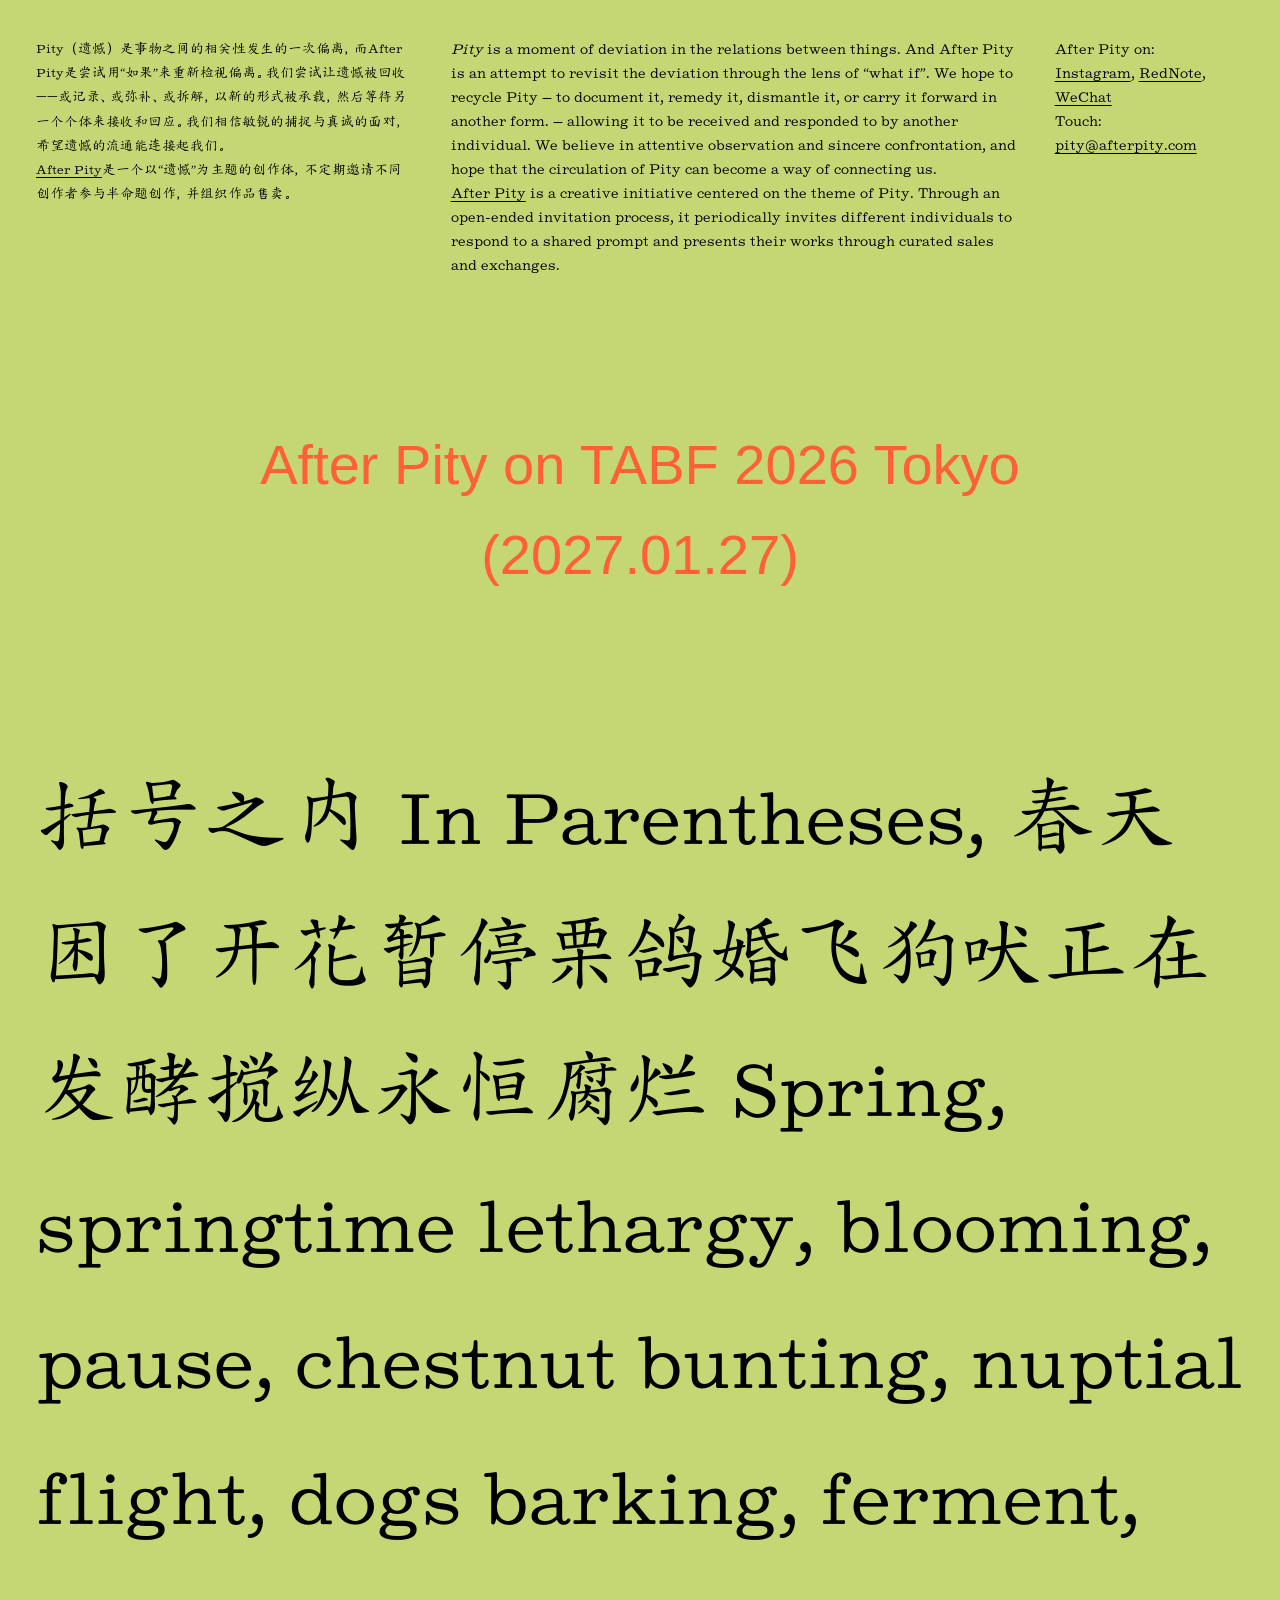
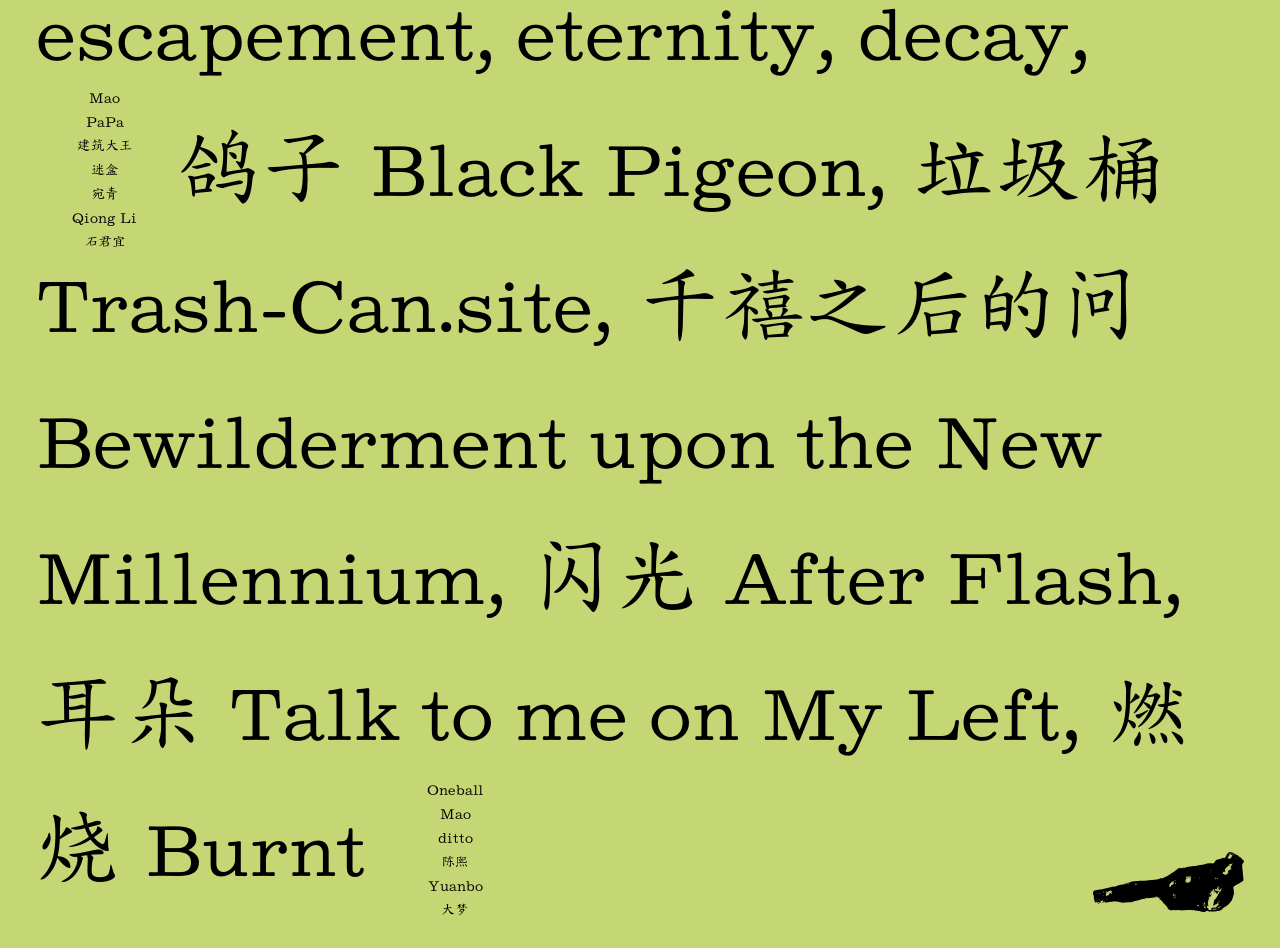
==== index.html @ 90261938 "add favicon" ====
<!DOCTYPE html>
<html lang="en">
    <head>
        <meta charset="utf-8" />
        <meta name="viewport" content="width=device-width, initial-scale=1" />
        <meta http-equiv="Cache-Control" content="no-cache, no-store, must-revalidate" />
        <title>After Pity</title>
        <link rel="icon" type="image/svg+xml" href="assets/icons/pigeon-black.svg">
        <link rel="stylesheet" href="assets/css/style.css" />
        <script src="assets/js/color-theme.js" defer></script>
        <script src="assets/js/intro-content.js" defer></script>
        <script src="assets/js/script.js" defer></script>
    </head>
    <body>
        <img class="image-cursor" src="" alt="">
        <div id="pigeon-layer" aria-hidden="true"></div>

        <!-- 顶部信息区 -->
        <header>
            <section class="intro">
                <div class="intro-mobile hidden-on-desktop"></div>
                <div class="intro-cn hidden-on-mobile"></div>
                <div class="intro-en hidden-on-mobile"></div>
                <div class="intro-meta"></div>
            </section>
        </header>

        <section class="news hidden">
            <p>After Pity on TABF 2026 Tokyo</p>
            <p>(2027.01.27)</p>
        </section>

        <!-- 第二期作品 -->
        <main class="homepage">

            <a 
            class="issue-2 headline"
            data-cursor="issue-2/in-parentheses/cover.jpg" 
            href="issue-2/in-parentheses/index.html" target="_blank"
            >
                <span class="headline-cn">括号之内&nbsp;</span>
                <span class="headline-en">In Parentheses,&nbsp;</span>
            </a>

            <a 
            class="issue-2 headline"
            data-cursor="issue-2/spring-springtime-lethargy-blooming-pause-chestnut-bunting-nuptial-flight-dogs-barking-ferment-escapement-eternity-decay/cover.png" 
            href="issue-2/spring-springtime-lethargy-blooming-pause-chestnut-bunting-nuptial-flight-dogs-barking-ferment-escapement-eternity-decay/index.html" target="_blank"
            >
                <span class="issue-2 headline-cn">春天困了开花暂停栗鸽婚飞狗吠正在发酵搅纵永恒腐烂&nbsp;</span>
                <span class="issue-2 headline-en">Spring, springtime lethargy, blooming, pause, chestnut bunting, nuptial flight, dogs barking, ferment, escapement, eternity, decay,&nbsp;</span>
            </a>

            <aside class="author">
                <div>
                    <p class="author-en">Mao</p>
                    <p class="author-en">PaPa</p>
                    <p class="author-cn">建筑大王</p>
                    <p class="author-cn">迷盒</p>
                    <p class="author-cn">宛青</p>
                    <p class="author-en">Qiong Li</p>
                    <p class="author-cn">石君宜</p>
                </div>
            </aside>

        <!-- 第一期作品 -->
            <a 
            class="issue-1 headline"
            data-cursor="issue-1/black-pigeon/cover.jpg" 
            href="issue-1/black-pigeon/index.html" target="_blank"
            >
                <span class="headline-cn">鸽子&nbsp;</span>
                <span class="headline-en">Black Pigeon,&nbsp;</span>
            </a>
            
            <a 
            class="issue-1 headline" 
            data-cursor="issue-1/trash-can-site/cover.png"
            href="issue-1/trash-can-site/index.html" target="_blank"
            >
                <span class="headline-cn">垃圾桶&nbsp;</span>
                <span class="headline-en">Trash-Can.site,&nbsp;</span>
            </a>
            
            <a 
            class="issue-1 headline" 
            data-cursor="issue-1/bewilderment-upon-the-new-millennium/cover.jpg"
            href="issue-1/bewilderment-upon-the-new-millennium/index.html" target="_blank"
            >
                <span class="headline-cn">千禧之后的问&nbsp;</span>
                <span class="headline-en">Bewilderment upon the New Millennium,&nbsp;</span>
            </a>

            <a 
            class="issue-1 headline" 
            data-cursor="issue-1/after-flash/cover.jpg"
            href="issue-1/after-flash/index.html" target="_blank"
            >
                <span class="headline-cn">闪光&nbsp;</span>
                <span class="headline-en">After Flash,&nbsp;</span>
            </a>

            <a 
            class="issue-1 headline" 
            data-cursor="issue-1/talk-to-me-on-my-left/cover.png"
            href="issue-1/talk-to-me-on-my-left/index.html" target="_blank"
            >
                <span class="headline-cn">耳朵&nbsp;</span>
                <span class="headline-en">Talk to me on My Left,&nbsp;</span>
            </a>

            <a 
            class="issue-1 headline" 
            data-cursor="issue-1/burnt/cover.png"
            href="issue-1/burnt/index.html" target="_blank"
            >
                <span class="headline-cn">燃烧&nbsp;</span>
                <span class="headline-en">Burnt&nbsp;</span>
            </a>

            <aside class="issue-1 author">
                <div>
                    <p class="author-en">Oneball</p>
                    <p class="author-en">Mao</p>
                    <p class="author-en">ditto</p>
                    <p class="author-cn">陈熙</p>
                    <p class="author-en">Yuanbo</p>
                    <p class="author-cn">大梦</p>
                </div>
            </aside>

            <span class="issue-1 headline-en"></span>

            <!-- LOGO -->
            <span id="pigeon">
                <image src="assets/icons/pigeon-black.svg" height="60px"></image>
            </span>

        </main>
        
    </body>
</html>
---- assets/css/style.css ----
@font-face {
    font-family: IBMDokument;
    src: url(../fonts/IBMDokument-Regular.otf) format("opentype");
}
@font-face {
    font-family: ChillKai;
    src: url(../fonts/ChillKai_Big5.woff2) format("woff2");
}
/* @font-face {
    font-family: LXGWWenKai;
    src: url(../fonts/LXGWWenKaiLite-Regular.ttf) format("truetype");
} */



:root {
    --bg-color: #d6d6d6;
    --text-color: #000000;

    --paddings-1x: 36px;
    --paddings-2x: 72px;
    --paddings-3x: 108px;

    --intro-cn-font-size: 14px;
    --intro-en-font-size: 16px;
    --intro-line-height: 24px;

    --headline-cn-font-size: 84px;
    --headline-en-font-size: 84px;
    --headline-line-height: 136px;

    --body-cn-font-size: 56px;
    --body-en-font-size: 56px;
    --body-line-height: 90px;

    --en-fonts: 
        "IBMDokument";
    --cn-fonts: 
        "KaiTi", 
        "Kaiti SC", 
        "楷体", 
        "STKaiti", 
        "华文楷体", 
        "BiauKai", 
        "DFKai-SB", 
        "ChillKai", 
        "LXGWWenKai", 
        "SongTi SC", 
        "SimSun", 
        "宋体"
}

*, body {
    margin: 0;
    padding: 0;
    position: relative;
    box-sizing: border-box;
    -webkit-font-smoothing: antialiased;
}
html, body {
    height: auto;
    width: 100vw;
}
body {
    background-color: var(--bg-color);
    font-family: var(--en-fonts), var(--cn-fonts), serif;
}
.cn {
    font-family: var(--cn-fonts), serif;
}
::selection {
    background: rgba(255, 255, 255, 0.2);
    color: inherit;
}
::-moz-selection {
    background: rgba(255, 255, 255, 0.2);
    color: inherit;
}
a {
    color: inherit;
    text-decoration: none;
    cursor: pointer;
}
main {
    padding: var(--paddings-2x) var(--paddings-1x);
}
main.homepage {
    padding-bottom: var(--paddings-1x);
}
.hidden-on-desktop {
    display: none;
}

/* =========================
   作品封面图
========================= */
.image-cursor {
    position: fixed;
    height: 220px;
    width: auto;
    left: 0;
    top: 0;

    pointer-events: none;
    z-index: 100;

    opacity: 0;
    visibility: hidden;
    transform: translate(-50%, -50%);
    transition:opacity 0.15s ease,
}

/* =========================
   Idle Pigeons
========================= */
#pigeon-layer {
    position: fixed;
    inset: 0;
    width: 100vw;
    height: 100vh;
    pointer-events: none;
    overflow: hidden;
    z-index: 999;
}
.idle-pigeon {
    position: absolute;
    display: block;
    width: 60px;
    height: auto;

    pointer-events: none;
    user-select: none;
    -webkit-user-drag: none;

    color: var(--text-color);
}

/* =========================
   顶部简介
========================= */
header {
    position: sticky;
    top: 0;
    padding: var(--paddings-1x); 
    z-index: 99;
}
.intro {
    position: relative;
    width: 100%;
    display: grid;
    grid-template-columns: 
        minmax(0,2fr)
        minmax(0,3fr)
        minmax(0,1fr);
    column-gap: var(--paddings-1x);
    padding-bottom: var(--paddings-1x);
}
.intro > div {
    min-width:0;
}
.intro-cn, .intro-mobile, .author-cn, .work-meta {
    font-size: var(--intro-cn-font-size);
    line-height: var(--intro-line-height);
}
.intro-en, .intro-meta, .author-en {
    font-size: var(--intro-en-font-size);
    line-height: var(--intro-line-height);
}
.intro a {
    text-decoration: underline 0.05rem;
    text-underline-offset: 0.2rem;
}
.intro a:hover {
    text-decoration: none;
}
.news {
    position: relative;
    width: 100%;
    padding: var(--paddings-2x) var(--paddings-1x);

    font-family:Arial, Helvetica, sans-serif;
    font-size: var(--body-en-font-size);
    line-height: var(--body-line-height);
    text-align: center;
    color: var(--text-color);
}

/* =========================
   作品列表
========================= */
.headline-cn {
    font-size: var(--headline-cn-font-size);
    line-height: var(--headline-line-height);
}
.headline-en {
    font-size: var(--headline-en-font-size);
    line-height: var(--headline-line-height);
}
aside.author {
    display: inline-block;
    padding: 0 var(--paddings-1x);
    padding-bottom: 18px;
    height: 0;
    align-self: center;
    transform: translateY(-50%);

    font-size: var(--intro-cn-font-size);
    line-height: var(--intro-line-height);
}
aside.author > div {
    transform: translateY(-50%);
    display: flex;
    flex-flow: column nowrap;
    justify-content: center;
    align-content: center;
    align-items: center;
}

/* =========================
   右下角鸽子
========================= */
#pigeon {
    height: var(--headline-line-height);
    float: right;
    display: flex;
    align-items: flex-end;
    align-content: right;
}

/* =========================
   作品信息
========================= */
.work-meta {
    position: relative;
    width: 100%;
    height:0;
    display: grid;
    grid-template-columns: 2fr 1fr;
    column-gap: var(--paddings-1x);
    /* padding-bottom: var(--paddings-1x); */
    color: var(--text-color);
}
.dot {
    display: inline-block;
    width: 12px;
    height: 12px;
    background-color: var(--text-color);
    transform: translateY(1px);
}
.work-details > div {
    display: grid;
    grid-template-columns:
        minmax(0,1fr)
        minmax(0,3fr);
    column-gap: var(--paddings-1x);
}
.work-details > div {
    min-width:0;
}

/* =========================
   正文
========================= */
.work-content {
    display: grid;
    width: 100%;
    grid-template-columns:
        minmax(0,1fr)
        minmax(0,4fr)
        minmax(0,1fr);
    column-gap: var(--paddings-1x);
}
.work-content > div {
    min-width:0;
}
.article-cn {
    font-size: var(--body-cn-font-size);
    line-height: var(--body-line-height);
}
.article-en {
    font-size: var(--body-en-font-size);
    line-height: var(--body-line-height);
}
.article > p {
    padding-bottom: var(--paddings-2x);
}

/* =========================
   图片
========================= */
.image {
    width: 100%;
    padding-bottom: var(--paddings-2x);
}
.image img, .image video {
    max-width: 100%;
    width: 100%;
    height: auto;
}


/* Desktop XL */
@media (min-width:1600px){

}

/* Desktop */
@media (max-width:1599px){

}

/* Tablet */
@media (max-width:1200px){

}

/* Mobile */
@media (max-width:768px){
    :root {
        --paddings-1x: 18px;
        --paddings-2x: 36px;
        --paddings-3x: 54px;

        --intro-cn-font-size: 12px;
        --intro-en-font-size: 12px;
        --intro-line-height: 20px;

        --headline-cn-font-size: 36px;
        --headline-en-font-size: 36px;
        --headline-line-height: 64px;

        --body-cn-font-size: 24px;
        --body-en-font-size: 24px;
        --body-line-height: 40px;
    }
    .hidden-on-desktop {
        display: block;
    }
    .hidden-on-mobile {
        display: none;
    }
    .hidden {
        display: none;
    }
    .hidden.show {
        display: block;
    }
    .intro {
        grid-template-columns: 
            minmax(0,2fr)
            minmax(0,1fr);
    }

    .intro a, .intro a:hover {
        text-decoration: underline 0.03rem;
        text-underline-offset: 0.1rem;
    }
    aside.author > div {
        transform: translateY(-32%);
        max-height: 80px;
        flex-flow: column wrap;
        gap: 0 var(--paddings-1x);
    }
    #pigeon {
        height: var(--headline-cn-font-size);
    }
    .work-meta {
        grid-template-columns: 1fr 2fr;
    }
    .work-content {
        display: block;
    }
}
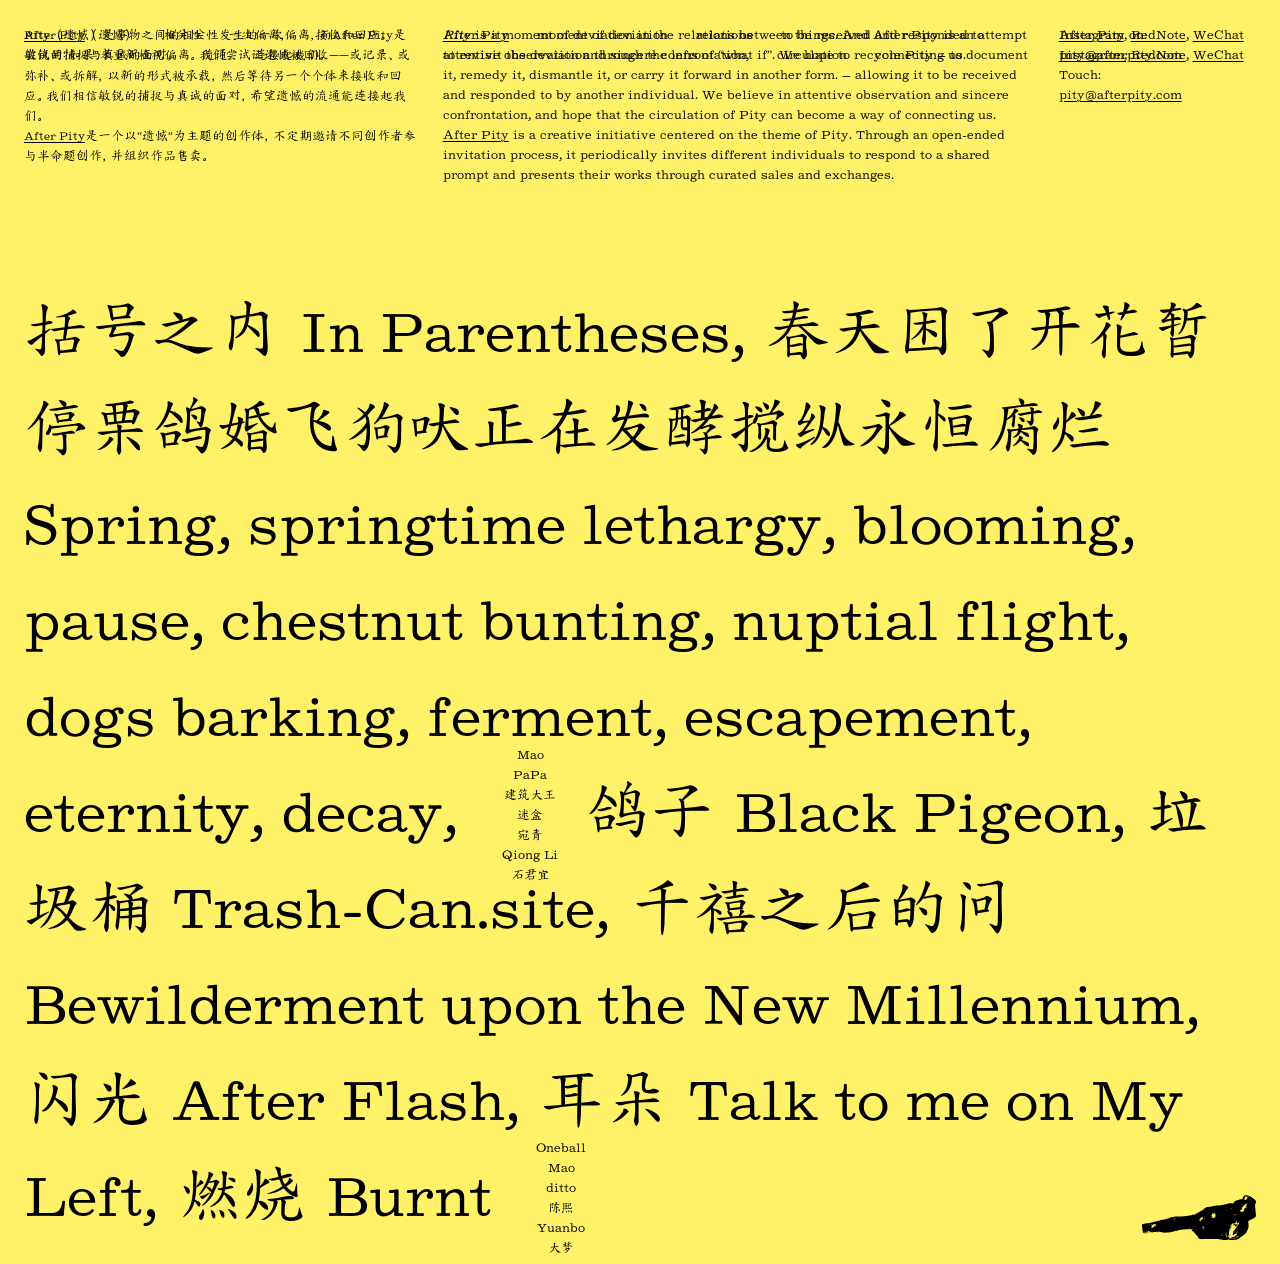
==== commit 2dfa28de: "update" ====
--- a/index.html
+++ b/index.html
@@ -11,7 +11,7 @@
         <script src="assets/js/intro-content.js" defer></script>
         <script src="assets/js/script.js" defer></script>
     </head>
-    <body>
+    <body style="padding-bottom: var(--paddings-1x);">
         <img class="image-cursor" src="" alt="">
         <div id="pigeon-layer" aria-hidden="true"></div>
 
@@ -129,11 +129,11 @@
                 </div>
             </aside>
 
-            <span class="issue-1 headline-en"></span>
+            <span class="issue-1 headline-en">&nbsp;</span>
 
             <!-- LOGO -->
             <span id="pigeon">
-                <image src="assets/icons/pigeon-black.svg" height="60px"></image>
+                <image src="assets/icons/pigeon-black.svg"></image>
             </span>
 
         </main>
--- a/assets/css/style.css
+++ b/assets/css/style.css
@@ -12,7 +12,6 @@
 } */
 
 
-
 :root {
     --bg-color: #d6d6d6;
     --text-color: #000000;
@@ -32,6 +31,9 @@
     --body-cn-font-size: 56px;
     --body-en-font-size: 56px;
     --body-line-height: 90px;
+
+    --pigeon-h: 60px;
+    --pigeon-w: 152px;
 
     --en-fonts: 
         "IBMDokument";
@@ -85,11 +87,16 @@
     padding: var(--paddings-2x) var(--paddings-1x);
 }
 main.homepage {
-    padding-bottom: var(--paddings-1x);
+    /* padding-bottom: var(--paddings-1x); */
+    padding-bottom: 0;
 }
 .hidden-on-desktop {
     display: none;
 }
+.hidden {
+    display: none;
+}
+
 
 /* =========================
    作品封面图
@@ -167,12 +174,54 @@
     line-height: var(--intro-line-height);
 }
 .intro a {
-    text-decoration: underline 0.05rem;
-    text-underline-offset: 0.2rem;
+    text-decoration: underline 1px;
+    text-underline-offset: 1.5px;
 }
 .intro a:hover {
     text-decoration: none;
 }
+.intro-mobile {
+    display: none;
+}
+.intro-cn, .intro-en, .intro-meta {
+  display: grid;
+}
+.intro-state {
+  grid-area: 1 / 1;
+}
+.intro-full {
+  visibility: visible;
+  opacity: 1;
+  pointer-events: auto;
+}
+.intro-collapsed {
+  visibility: hidden;
+  opacity: 0;
+  pointer-events: none;
+}
+.intro.is-collapsed .intro-full {
+  visibility: hidden;
+  opacity: 0;
+  pointer-events: none;
+}
+.intro.is-collapsed .intro-collapsed {
+  visibility: visible;
+  opacity: 1;
+  pointer-events: auto;
+}
+.mobile-intro-default {
+  display: block;
+}
+.mobile-intro-expanded {
+  display: none;
+}
+.intro.mobile-expanded .mobile-intro-default {
+  display: none;
+}
+.intro.mobile-expanded .mobile-intro-expanded {
+  display: block;
+}
+
 .news {
     position: relative;
     width: 100%;
@@ -224,7 +273,22 @@
     float: right;
     display: flex;
     align-items: flex-end;
-    align-content: right;
+    /* align-content: right; */
+    /* margin-bottom: var(--paddings-1x); */
+}
+/* #pigeon {
+    height: var(--headline-line-height);
+    flex: 1 0 var(--pigeon-w);
+    min-width: var(--pigeon-w);
+    display: flex;
+    justify-content: flex-end;
+    align-items: flex-end;
+} */
+#pigeon img {
+    display: block;
+    width: var(--pigeon-w);
+    height: var(--pigeon-h);
+    flex-shrink: 0;
 }
 
 /* =========================
@@ -300,18 +364,80 @@
 
 
 /* Desktop XL */
-@media (min-width:1600px){
-
-}
-
-/* Desktop */
-@media (max-width:1599px){
-
-}
-
-/* Tablet */
-@media (max-width:1200px){
-
+@media (min-width:2000px){
+    :root {
+        --intro-cn-font-size: 15px;
+        --intro-en-font-size: 16px;
+        --intro-line-height: 25px;
+
+        --headline-cn-font-size: 96px;
+        --headline-en-font-size: 96px;
+        --headline-line-height: 154px;
+
+        --body-cn-font-size: 64px;
+        --body-en-font-size: 64px;
+        --body-line-height: 96px;
+
+        --pigeon-h: 75px;
+        --pigeon-w: 190px;
+    }
+
+}
+
+/* Tablet Horizontal */
+@media (max-width:1368px){
+    :root {
+        --paddings-1x: 24px;
+        --paddings-2x: 48px;
+        --paddings-3x: 72px;
+
+        --intro-cn-font-size: 13px;
+        --intro-en-font-size: 14px;
+        --intro-line-height: 20px;
+
+        --headline-cn-font-size: 64px;
+        --headline-en-font-size: 64px;
+        --headline-line-height: 96px;
+
+        --body-cn-font-size: 36px;
+        --body-en-font-size: 36px;
+        --body-line-height: 54px;
+
+        --pigeon-h: 45px;
+        --pigeon-w: 114px;
+    }
+    aside.author > div {
+        transform: translateY(-46%);
+    }    
+}
+
+/* Tablet Vertical */
+@media (max-width:1080px){
+    .hidden-on-desktop { display: block; }
+    .hidden-on-mobile { display: none; }
+    .intro {
+        grid-template-columns: 
+            minmax(0,2fr)
+            minmax(0,1fr);
+    }
+    .intro-mobile {
+        display: grid;
+    }
+    .intro-cn, .intro-en {
+        display: none;
+    }
+    aside.author > div {
+        transform: translateY(-40%);
+        max-height: 80px;
+        flex-flow: column wrap;
+        gap: 0 var(--paddings-1x);
+    }
+    .work-meta {
+        grid-template-columns: 1fr 2fr;
+    }
+    .work-content {
+        display: block;
+    }
 }
 
 /* Mobile */
@@ -332,42 +458,11 @@
         --body-cn-font-size: 24px;
         --body-en-font-size: 24px;
         --body-line-height: 40px;
-    }
-    .hidden-on-desktop {
-        display: block;
-    }
-    .hidden-on-mobile {
-        display: none;
-    }
-    .hidden {
-        display: none;
-    }
-    .hidden.show {
-        display: block;
-    }
-    .intro {
-        grid-template-columns: 
-            minmax(0,2fr)
-            minmax(0,1fr);
-    }
-
-    .intro a, .intro a:hover {
-        text-decoration: underline 0.03rem;
-        text-underline-offset: 0.1rem;
+
+        --pigeon-h: 30px;
+        --pigeon-w: 76px;
     }
     aside.author > div {
         transform: translateY(-32%);
-        max-height: 80px;
-        flex-flow: column wrap;
-        gap: 0 var(--paddings-1x);
-    }
-    #pigeon {
-        height: var(--headline-cn-font-size);
-    }
-    .work-meta {
-        grid-template-columns: 1fr 2fr;
-    }
-    .work-content {
-        display: block;
     }
 }
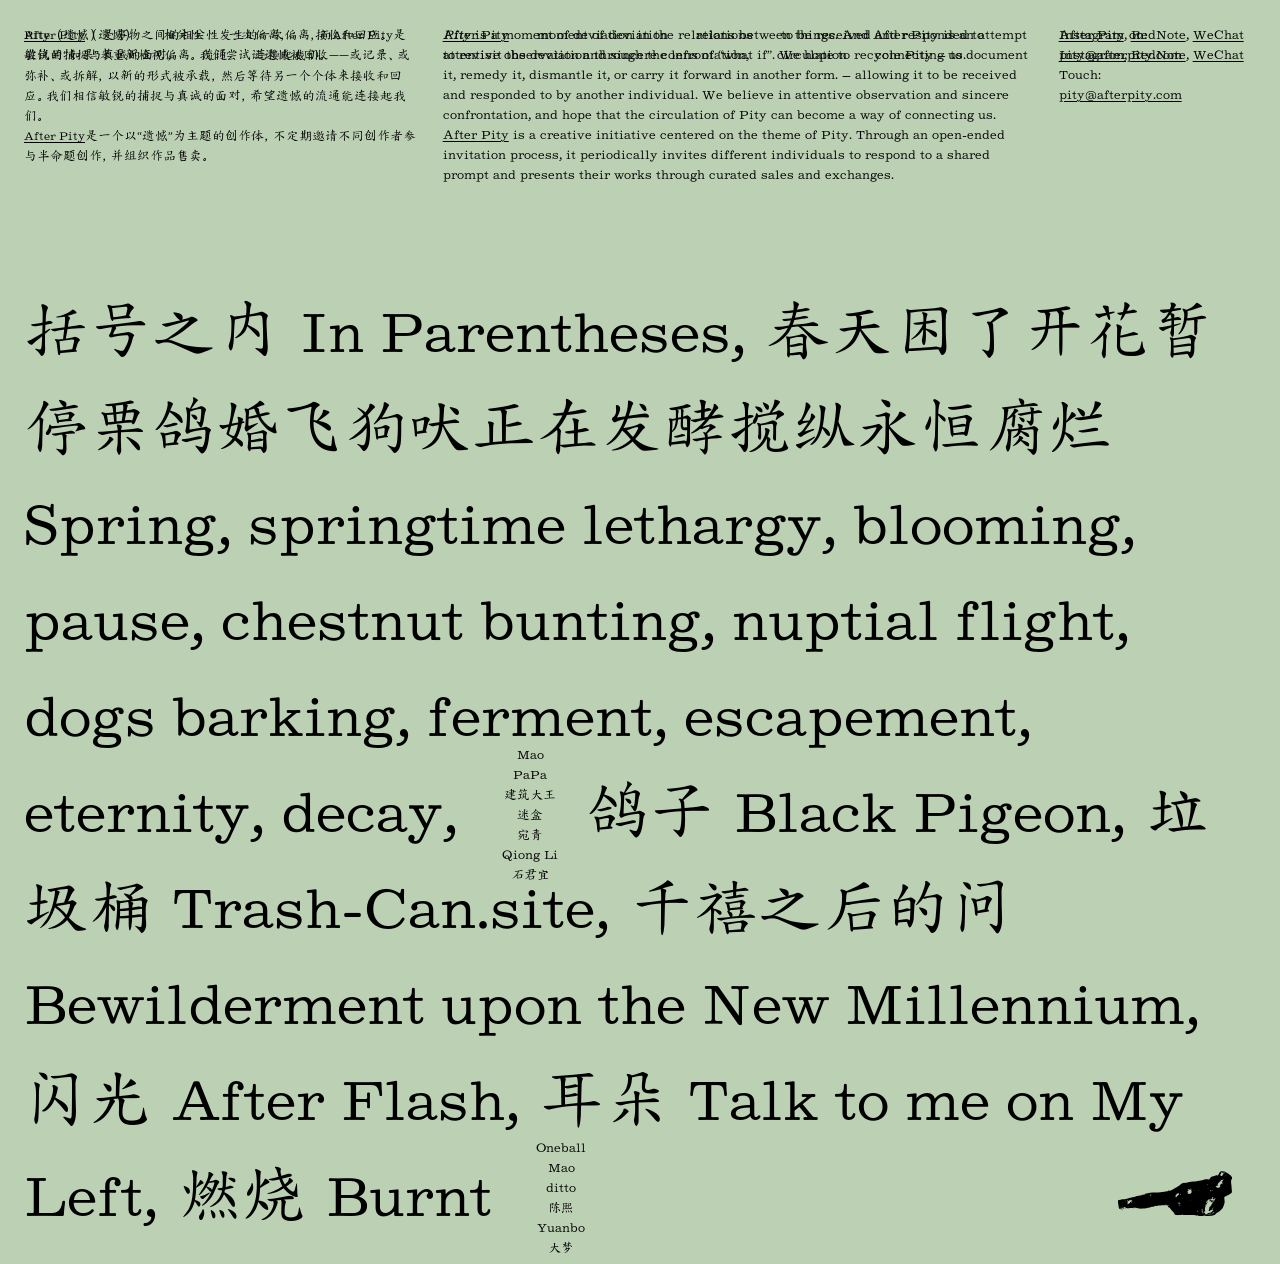
==== commit 084e2474: "font test" ====
--- a/index.html
+++ b/index.html
@@ -5,6 +5,8 @@
         <meta name="viewport" content="width=device-width, initial-scale=1" />
         <meta http-equiv="Cache-Control" content="no-cache, no-store, must-revalidate" />
         <title>After Pity</title>
+        <link rel="preload" href="assets/fonts/ChillKai-subset.woff2" as="font" type="font/woff2" crossorigin>
+        <link rel="preload" href="assets/fonts/IBMDokument-Regular.otf" as="font" type="font/opentype" crossorigin>
         <link rel="icon" type="image/svg+xml" href="assets/icons/pigeon-black.svg">
         <link rel="stylesheet" href="assets/css/style.css" />
         <script src="assets/js/color-theme.js" defer></script>
--- a/assets/css/style.css
+++ b/assets/css/style.css
@@ -4,7 +4,9 @@
 }
 @font-face {
     font-family: ChillKai;
+    /* src: url("../fonts/ChillKai_Big5.ttf") format("truetype"); */
     src: url(../fonts/ChillKai_Big5.woff2) format("woff2");
+    font-display: fallback;
 }
 /* @font-face {
     font-family: LXGWWenKai;
@@ -275,6 +277,8 @@
     align-items: flex-end;
     /* align-content: right; */
     /* margin-bottom: var(--paddings-1x); */
+    padding-right: var(--paddings-1x);
+    padding-bottom: var(--paddings-1x);
 }
 /* #pigeon {
     height: var(--headline-line-height);
@@ -363,6 +367,7 @@
 }
 
 
+
 /* Desktop XL */
 @media (min-width:2000px){
     :root {
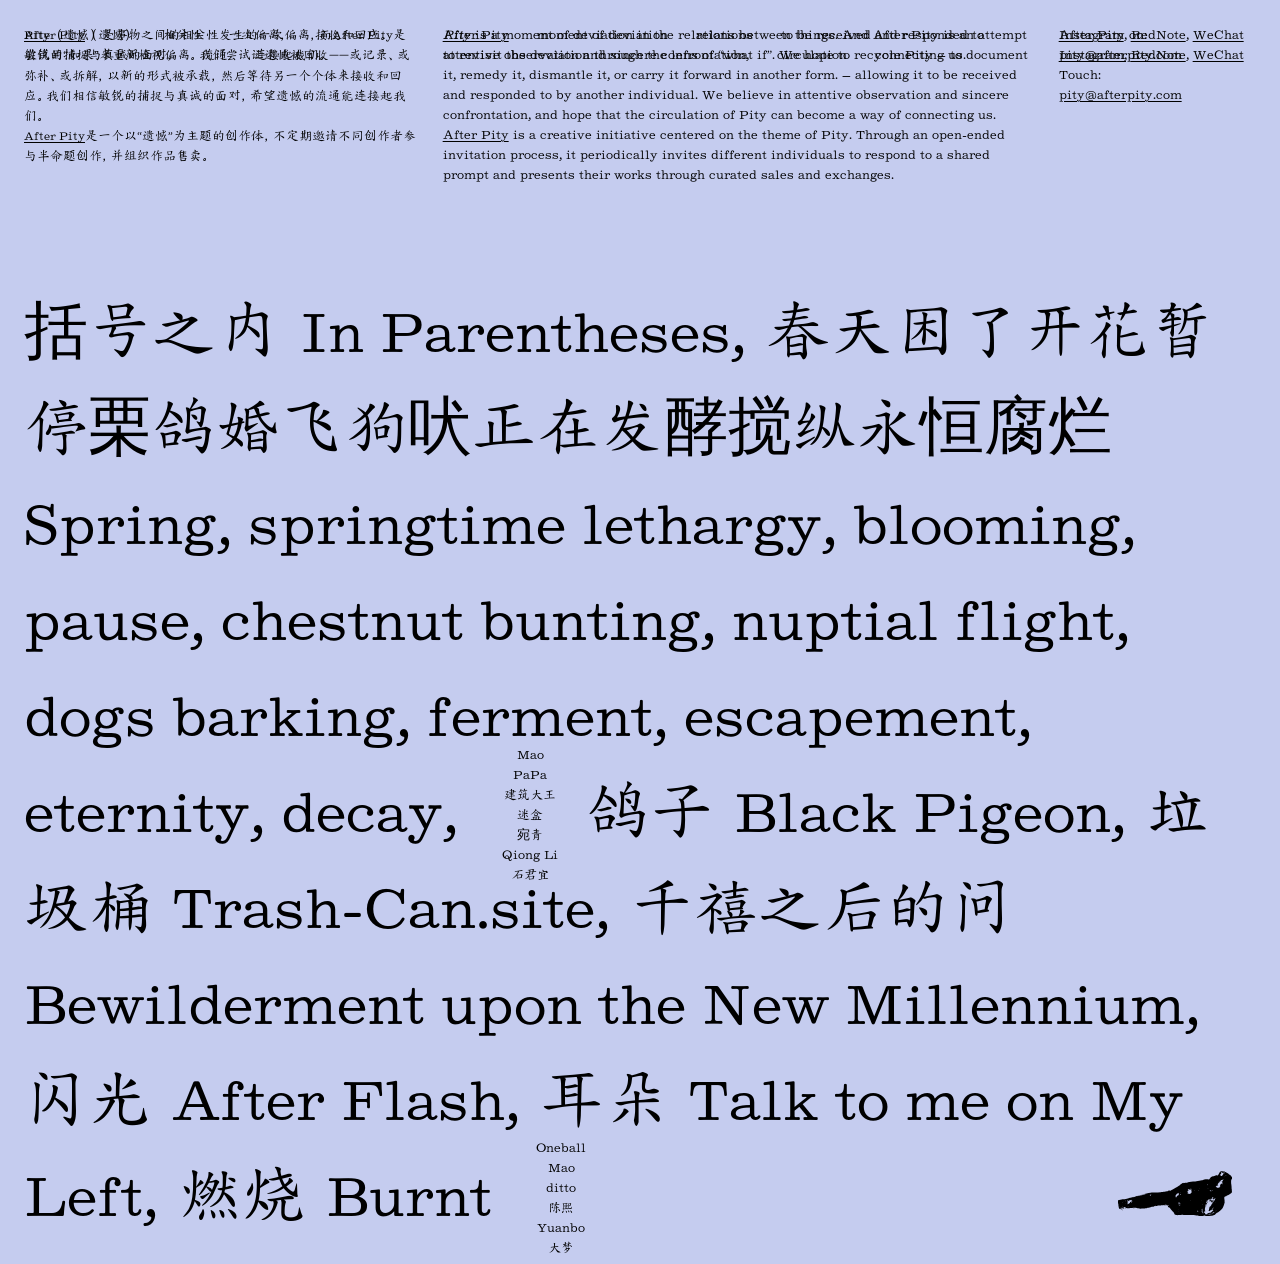
==== commit 2c95199b: "font update" ====
--- a/index.html
+++ b/index.html
@@ -5,7 +5,7 @@
         <meta name="viewport" content="width=device-width, initial-scale=1" />
         <meta http-equiv="Cache-Control" content="no-cache, no-store, must-revalidate" />
         <title>After Pity</title>
-        <link rel="preload" href="assets/fonts/ChillKai-subset.woff2" as="font" type="font/woff2" crossorigin>
+        <link rel="preload" href="assets/fonts/ChillKai_AfterPity_HF1500_Site.woff2" as="font" type="font/woff2" crossorigin>
         <link rel="preload" href="assets/fonts/IBMDokument-Regular.otf" as="font" type="font/opentype" crossorigin>
         <link rel="icon" type="image/svg+xml" href="assets/icons/pigeon-black.svg">
         <link rel="stylesheet" href="assets/css/style.css" />
--- a/assets/css/style.css
+++ b/assets/css/style.css
@@ -4,8 +4,8 @@
 }
 @font-face {
     font-family: ChillKai;
-    /* src: url("../fonts/ChillKai_Big5.ttf") format("truetype"); */
-    src: url(../fonts/ChillKai_Big5.woff2) format("woff2");
+    src: url("../fonts/ChillKai_AfterPity_HF1500_Site.woff2") format("woff2");
+    /* src: url(../fonts/ChillKai_Big5.woff2) format("woff2"); */
     font-display: fallback;
 }
 /* @font-face {
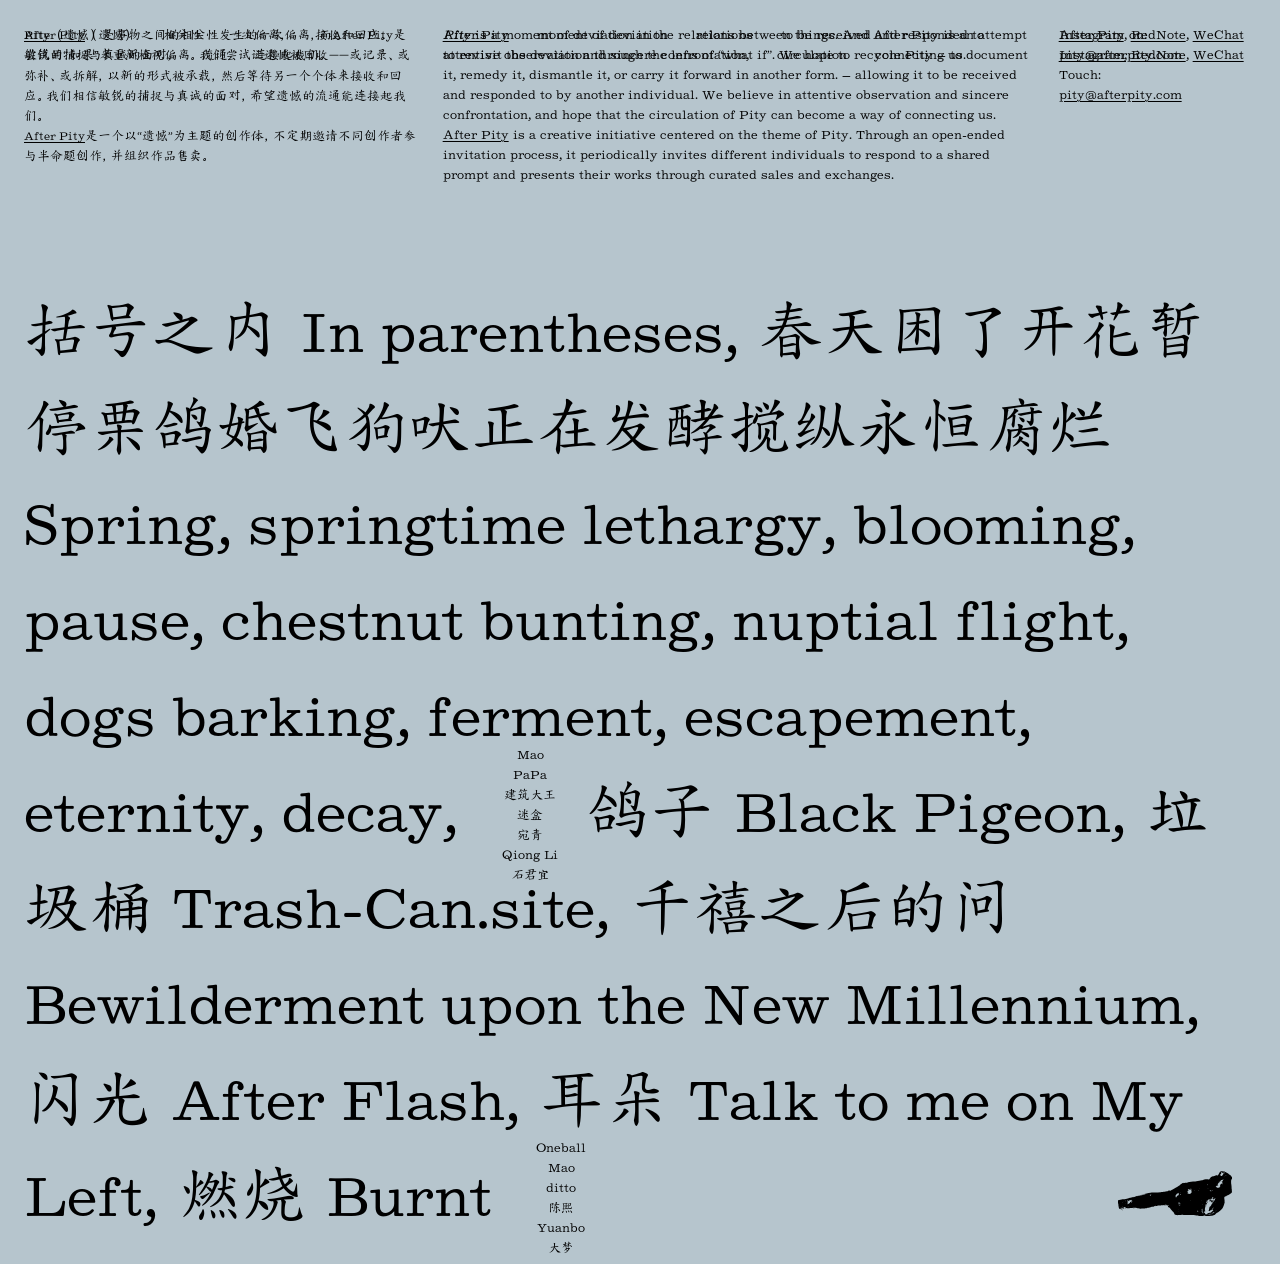
==== commit da635dd7: "update" ====
--- a/index.html
+++ b/index.html
@@ -41,7 +41,7 @@
             href="issue-2/in-parentheses/index.html" target="_blank"
             >
                 <span class="headline-cn">括号之内&nbsp;</span>
-                <span class="headline-en">In Parentheses,&nbsp;</span>
+                <span class="headline-en">In parentheses,&nbsp;</span>
             </a>
 
             <a 
--- a/assets/css/style.css
+++ b/assets/css/style.css
@@ -6,7 +6,6 @@
     font-family: ChillKai;
     src: url("../fonts/ChillKai_AfterPity_HF1500_Site.woff2") format("woff2");
     /* src: url(../fonts/ChillKai_Big5.woff2) format("woff2"); */
-    font-display: fallback;
 }
 /* @font-face {
     font-family: LXGWWenKai;
@@ -29,6 +28,7 @@
     --headline-cn-font-size: 84px;
     --headline-en-font-size: 84px;
     --headline-line-height: 136px;
+    /* --headline-image-height: 96px; */
 
     --body-cn-font-size: 56px;
     --body-en-font-size: 56px;
@@ -118,6 +118,9 @@
     transform: translate(-50%, -50%);
     transition:opacity 0.15s ease,
 }
+.mobile-cover {
+  display: none;
+}
 
 /* =========================
    Idle Pigeons
@@ -246,6 +249,9 @@
 .headline-en {
     font-size: var(--headline-en-font-size);
     line-height: var(--headline-line-height);
+    -webkit-hyphens: auto;
+    -ms-hyphens: auto;
+    hyphens: auto;
 }
 aside.author {
     display: inline-block;
@@ -378,6 +384,7 @@
         --headline-cn-font-size: 96px;
         --headline-en-font-size: 96px;
         --headline-line-height: 154px;
+        /* --headline-image-height: 108px; */
 
         --body-cn-font-size: 64px;
         --body-en-font-size: 64px;
@@ -403,6 +410,7 @@
         --headline-cn-font-size: 64px;
         --headline-en-font-size: 64px;
         --headline-line-height: 96px;
+        /* --headline-image-height: 84px; */
 
         --body-cn-font-size: 36px;
         --body-en-font-size: 36px;
@@ -459,6 +467,7 @@
         --headline-cn-font-size: 36px;
         --headline-en-font-size: 36px;
         --headline-line-height: 64px;
+        /* --headline-image-height: 48px; */
 
         --body-cn-font-size: 24px;
         --body-en-font-size: 24px;
@@ -470,4 +479,20 @@
     aside.author > div {
         transform: translateY(-32%);
     }
+    img.mobile-cover {
+        transform: translateY(20%) scale(1.2);
+        margin-right: 8px;
+    }
+}
+
+@media (hover: none) {
+  .image-cursor {
+    display: none;
+  }
+  img.mobile-cover {
+    height: var(--headline-cn-font-size);
+    align-self: center;
+    transform: translateY(20%) scale(1.1);
+    margin-right: 10px;
+}
 }
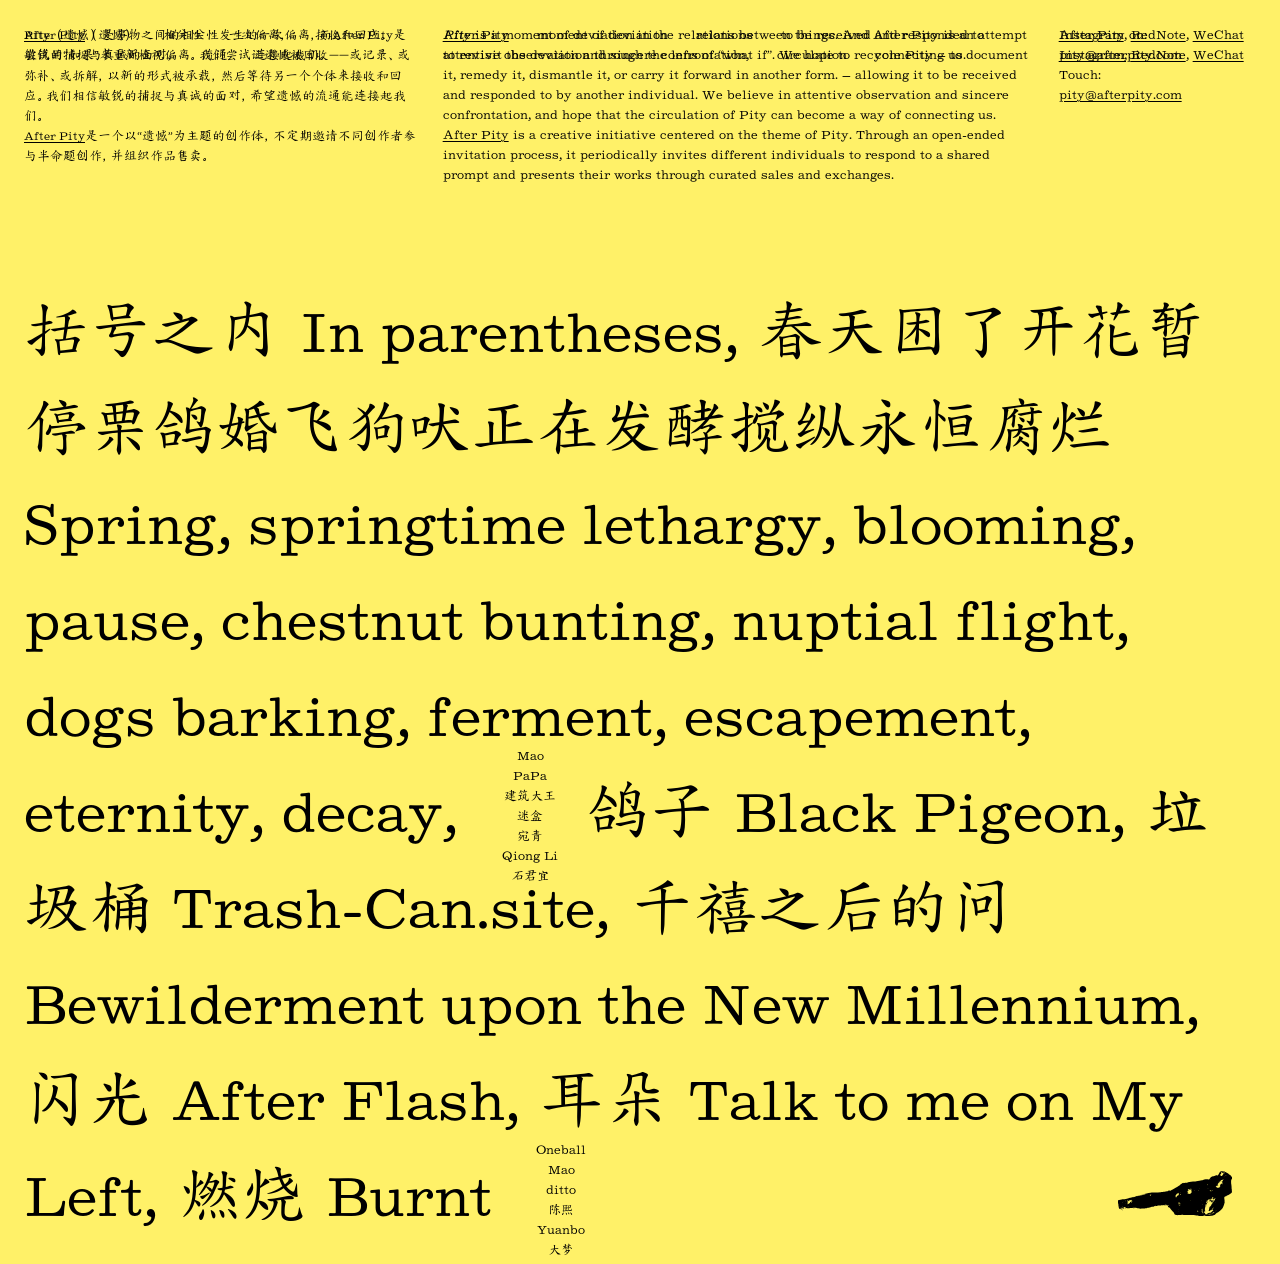
==== commit 90265710: "update" ====
--- a/index.html
+++ b/index.html
@@ -59,6 +59,8 @@
                     <p class="author-en">PaPa</p>
                     <p class="author-cn">建筑大王</p>
                     <p class="author-cn">迷盒</p>
+                </div>
+                <div>
                     <p class="author-cn">宛青</p>
                     <p class="author-en">Qiong Li</p>
                     <p class="author-cn">石君宜</p>
@@ -125,6 +127,8 @@
                     <p class="author-en">Oneball</p>
                     <p class="author-en">Mao</p>
                     <p class="author-en">ditto</p>
+                </div>
+                <div>
                     <p class="author-cn">陈熙</p>
                     <p class="author-en">Yuanbo</p>
                     <p class="author-cn">大梦</p>
--- a/assets/css/style.css
+++ b/assets/css/style.css
@@ -254,24 +254,32 @@
     hyphens: auto;
 }
 aside.author {
-    display: inline-block;
+    display: inline-flex;
+    flex-flow: column nowrap;
+    justify-content: center;
+    align-content: center;
+    align-items: center;
+    vertical-align: middle;
+
     padding: 0 var(--paddings-1x);
-    padding-bottom: 18px;
+    padding-bottom: var(--paddings-1x);
     height: 0;
-    align-self: center;
-    transform: translateY(-50%);
-
+    width: max-content;
+    
     font-size: var(--intro-cn-font-size);
     line-height: var(--intro-line-height);
 }
 aside.author > div {
-    transform: translateY(-50%);
+    /* transform: translateY(-50%); */
     display: flex;
     flex-flow: column nowrap;
     justify-content: center;
     align-content: center;
     align-items: center;
-}
+    vertical-align: middle;
+}
+
+
 
 /* =========================
    右下角鸽子
@@ -393,7 +401,9 @@
         --pigeon-h: 75px;
         --pigeon-w: 190px;
     }
-
+    aside.author {
+        padding-bottom: 48px;
+    } 
 }
 
 /* Tablet Horizontal */
@@ -419,9 +429,6 @@
         --pigeon-h: 45px;
         --pigeon-w: 114px;
     }
-    aside.author > div {
-        transform: translateY(-46%);
-    }    
 }
 
 /* Tablet Vertical */
@@ -439,11 +446,13 @@
     .intro-cn, .intro-en {
         display: none;
     }
+    aside.author {
+        padding-bottom: 36px;
+        flex-flow: row nowrap;
+        gap: 0 var(--paddings-1x);
+    }
     aside.author > div {
-        transform: translateY(-40%);
         max-height: 80px;
-        flex-flow: column wrap;
-        gap: 0 var(--paddings-1x);
     }
     .work-meta {
         grid-template-columns: 1fr 2fr;
@@ -476,23 +485,20 @@
         --pigeon-h: 30px;
         --pigeon-w: 76px;
     }
-    aside.author > div {
-        transform: translateY(-32%);
+    aside.author {
+        padding-bottom: 12px;
+    } 
+}
+
+@media (hover: none) {
+    .image-cursor {
+        display: none;
     }
     img.mobile-cover {
-        transform: translateY(20%) scale(1.2);
+        display: inline;
+        height: var(--headline-cn-font-size);
+        align-self: center;
+        transform: translateY(20%) scale(1.1);
         margin-right: 8px;
     }
-}
-
-@media (hover: none) {
-  .image-cursor {
-    display: none;
-  }
-  img.mobile-cover {
-    height: var(--headline-cn-font-size);
-    align-self: center;
-    transform: translateY(20%) scale(1.1);
-    margin-right: 10px;
-}
 }
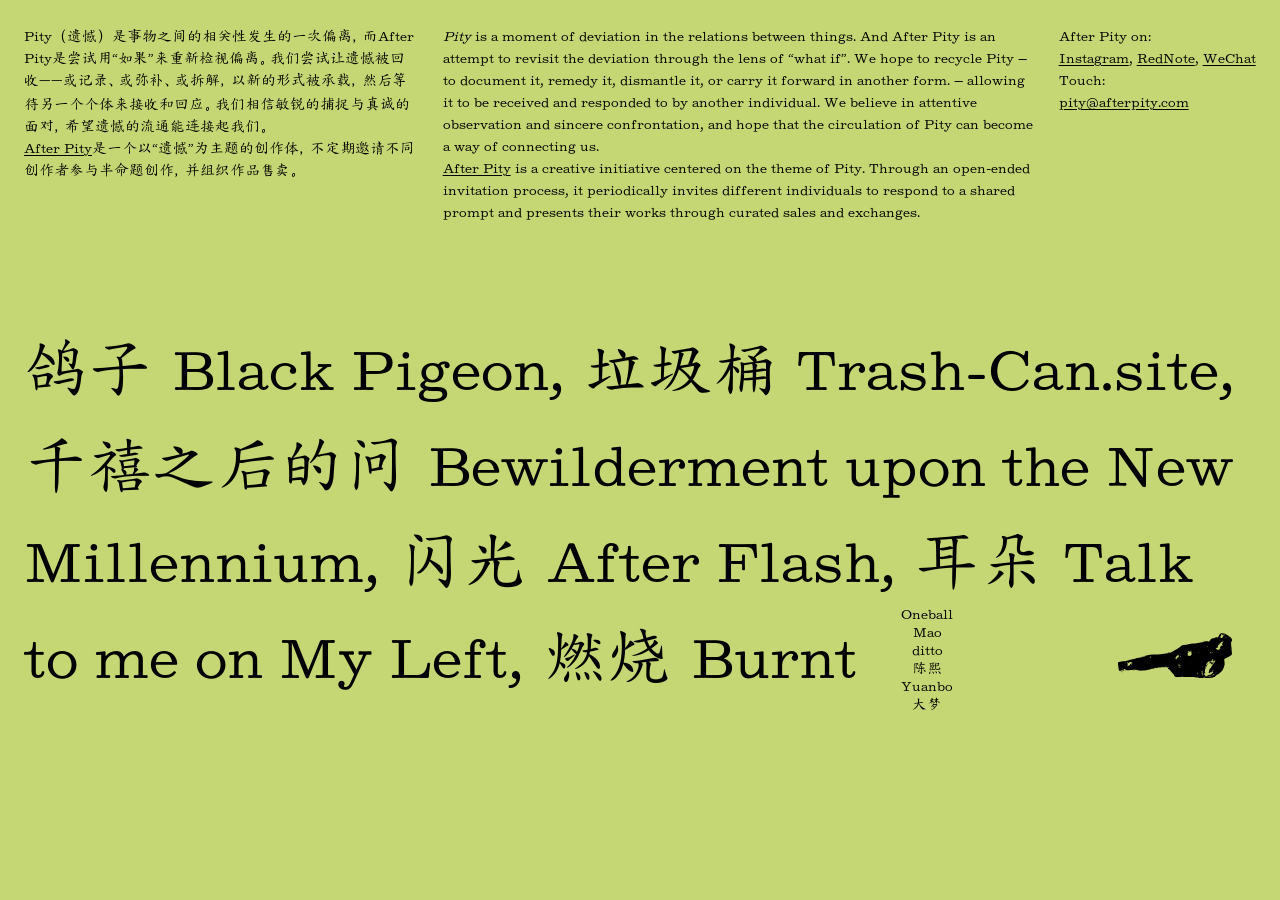
==== commit ce0e8410: "update" ====
--- a/index.html
+++ b/index.html
@@ -32,9 +32,11 @@
             <p>(2027.01.27)</p>
         </section>
 
+    
+        <main class="homepage">
         <!-- 第二期作品 -->
-        <main class="homepage">
 
+            <!-- 
             <a 
             class="issue-2 headline"
             data-cursor="issue-2/in-parentheses/cover.jpg" 
@@ -65,7 +67,8 @@
                     <p class="author-en">Qiong Li</p>
                     <p class="author-cn">石君宜</p>
                 </div>
-            </aside>
+            </aside> 
+            -->
 
         <!-- 第一期作品 -->
             <a 
--- a/assets/css/style.css
+++ b/assets/css/style.css
@@ -20,15 +20,17 @@
     --paddings-1x: 36px;
     --paddings-2x: 72px;
     --paddings-3x: 108px;
-
-    --intro-cn-font-size: 14px;
+    --author-padding-bottom: 42px;
+
+    --intro-cn-font-size: 16px;
     --intro-en-font-size: 16px;
     --intro-line-height: 24px;
+    --dot-size: 12px;
 
     --headline-cn-font-size: 84px;
     --headline-en-font-size: 84px;
-    --headline-line-height: 136px;
-    /* --headline-image-height: 96px; */
+    --headline-line-height: 124px;
+    --author-line-height: 21px;
 
     --body-cn-font-size: 56px;
     --body-en-font-size: 56px;
@@ -170,19 +172,19 @@
 .intro > div {
     min-width:0;
 }
-.intro-cn, .intro-mobile, .author-cn, .work-meta {
+.intro-cn, .intro-mobile, .work-meta {
     font-size: var(--intro-cn-font-size);
     line-height: var(--intro-line-height);
 }
-.intro-en, .intro-meta, .author-en {
+.intro-en, .intro-meta {
     font-size: var(--intro-en-font-size);
     line-height: var(--intro-line-height);
 }
-.intro a {
+.intro a, .work-meta a {
     text-decoration: underline 1px;
     text-underline-offset: 1.5px;
 }
-.intro a:hover {
+.intro a:hover, .work-meta a:hover {
     text-decoration: none;
 }
 .intro-mobile {
@@ -262,12 +264,9 @@
     vertical-align: middle;
 
     padding: 0 var(--paddings-1x);
-    padding-bottom: var(--paddings-1x);
+    padding-bottom: var(--author-padding-bottom);
     height: 0;
     width: max-content;
-    
-    font-size: var(--intro-cn-font-size);
-    line-height: var(--intro-line-height);
 }
 aside.author > div {
     /* transform: translateY(-50%); */
@@ -277,6 +276,14 @@
     align-content: center;
     align-items: center;
     vertical-align: middle;
+}
+.author-cn {
+    font-size: var(--intro-cn-font-size);
+    line-height: var(--author-line-height);
+}
+.author-en {
+    font-size: var(--intro-en-font-size);
+    line-height: var(--author-line-height);
 }
 
 
@@ -324,10 +331,44 @@
 }
 .dot {
     display: inline-block;
-    width: 12px;
-    height: 12px;
+    width: var(--dot-size);
+    height: var(--dot-size);
     background-color: var(--text-color);
+    border: var(--text-color) 1px inside;
     transform: translateY(1px);
+}
+.work-meta.is-open .dot {
+  background-color: transparent;
+  border: 1px solid var(--text-color);
+}
+.dot::before, .dot::after {
+  content: "";
+  position: absolute;
+  left: 50%;
+  top: 50%;
+  width: 140%;
+  height: 1px;
+  background-color: var(--text-color);
+  transform-origin: center;
+  opacity: 0;
+}
+.work-meta.is-open .dot::before {
+  opacity: 1;
+  transform:
+    translate(-50%, -50%)
+    rotate(45deg);
+}
+.work-meta.is-open .dot::after {
+  opacity: 1;
+  transform:
+    translate(-50%, -50%)
+    rotate(-45deg);
+}
+.work-details {
+  display: none;
+}
+.work-meta.is-open .work-details {
+  display: block;
 }
 .work-details > div {
     display: grid;
@@ -335,8 +376,6 @@
         minmax(0,1fr)
         minmax(0,3fr);
     column-gap: var(--paddings-1x);
-}
-.work-details > div {
     min-width:0;
 }
 
@@ -385,14 +424,17 @@
 /* Desktop XL */
 @media (min-width:2000px){
     :root {
-        --intro-cn-font-size: 15px;
-        --intro-en-font-size: 16px;
-        --intro-line-height: 25px;
+        --author-padding-bottom: 60px;
+
+        --intro-cn-font-size: 18px;
+        --intro-en-font-size: 18px;
+        --intro-line-height: 27px;
+        --dot-size: 13.5px;
 
         --headline-cn-font-size: 96px;
         --headline-en-font-size: 96px;
-        --headline-line-height: 154px;
-        /* --headline-image-height: 108px; */
+        --headline-line-height: 144px;
+        --author-line-height: 23px;
 
         --body-cn-font-size: 64px;
         --body-en-font-size: 64px;
@@ -401,9 +443,6 @@
         --pigeon-h: 75px;
         --pigeon-w: 190px;
     }
-    aside.author {
-        padding-bottom: 48px;
-    } 
 }
 
 /* Tablet Horizontal */
@@ -412,19 +451,21 @@
         --paddings-1x: 24px;
         --paddings-2x: 48px;
         --paddings-3x: 72px;
-
-        --intro-cn-font-size: 13px;
-        --intro-en-font-size: 14px;
-        --intro-line-height: 20px;
+        --author-padding-bottom: 30px;
+
+        --intro-cn-font-size: 15px;
+        --intro-en-font-size: 15px;
+        --intro-line-height: 22px;
+        --dot-size: 11.5px;
 
         --headline-cn-font-size: 64px;
         --headline-en-font-size: 64px;
         --headline-line-height: 96px;
-        /* --headline-image-height: 84px; */
+        --author-line-height: 18px;
 
         --body-cn-font-size: 36px;
         --body-en-font-size: 36px;
-        --body-line-height: 54px;
+        --body-line-height: 64px;
 
         --pigeon-h: 45px;
         --pigeon-w: 114px;
@@ -447,7 +488,6 @@
         display: none;
     }
     aside.author {
-        padding-bottom: 36px;
         flex-flow: row nowrap;
         gap: 0 var(--paddings-1x);
     }
@@ -468,15 +508,17 @@
         --paddings-1x: 18px;
         --paddings-2x: 36px;
         --paddings-3x: 54px;
-
-        --intro-cn-font-size: 12px;
-        --intro-en-font-size: 12px;
-        --intro-line-height: 20px;
+        --author-padding-bottom: 16px;
+
+        --intro-cn-font-size: 14px;
+        --intro-en-font-size: 14px;
+        --intro-line-height: 21px;
+        --dot-size: 10.5px;
 
         --headline-cn-font-size: 36px;
         --headline-en-font-size: 36px;
-        --headline-line-height: 64px;
-        /* --headline-image-height: 48px; */
+        --headline-line-height: 54px;
+        --author-line-height: 16.5px;
 
         --body-cn-font-size: 24px;
         --body-en-font-size: 24px;
@@ -485,9 +527,6 @@
         --pigeon-h: 30px;
         --pigeon-w: 76px;
     }
-    aside.author {
-        padding-bottom: 12px;
-    } 
 }
 
 @media (hover: none) {
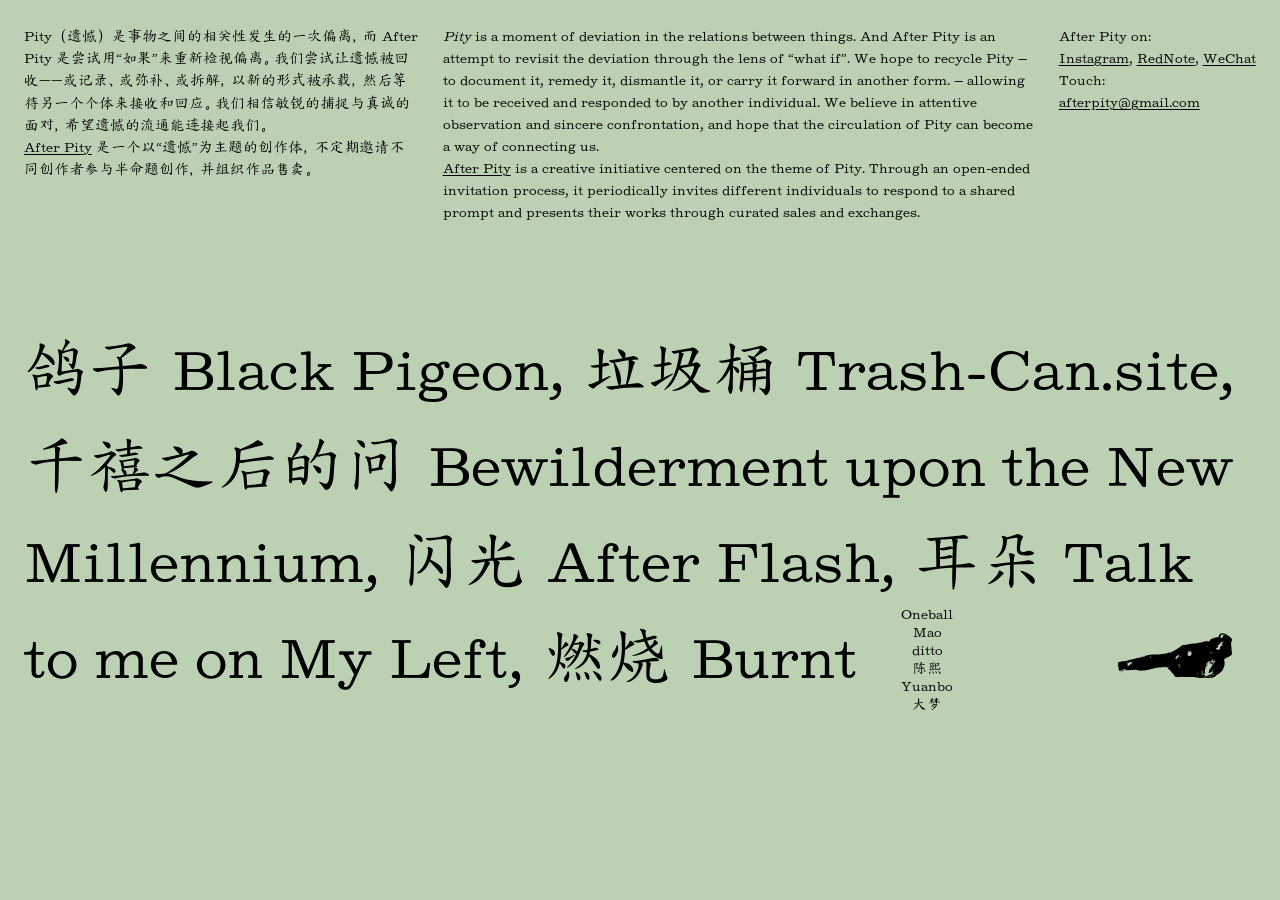
==== commit 02374c75: "update" ====
--- a/index.html
+++ b/index.html
@@ -5,7 +5,7 @@
         <meta name="viewport" content="width=device-width, initial-scale=1" />
         <meta http-equiv="Cache-Control" content="no-cache, no-store, must-revalidate" />
         <title>After Pity</title>
-        <link rel="preload" href="assets/fonts/ChillKai_AfterPity_HF1500_Site.woff2" as="font" type="font/woff2" crossorigin>
+        <link rel="preload" href="assets/fonts/ChillKai_AfterPity_Site.woff2" as="font" type="font/woff2" crossorigin>
         <link rel="preload" href="assets/fonts/IBMDokument-Regular.otf" as="font" type="font/opentype" crossorigin>
         <link rel="icon" type="image/svg+xml" href="assets/icons/pigeon-black.svg">
         <link rel="stylesheet" href="assets/css/style.css" />
--- a/assets/css/style.css
+++ b/assets/css/style.css
@@ -4,8 +4,256 @@
 }
 @font-face {
     font-family: ChillKai;
-    src: url("../fonts/ChillKai_AfterPity_HF1500_Site.woff2") format("woff2");
-    /* src: url(../fonts/ChillKai_Big5.woff2) format("woff2"); */
+    src: url("../fonts/ChillKai_AfterPity_Site.woff2") format("woff2");
+    font-display: swap;
+    unicode-range:
+        U+2013-2014, U+2018-2019, U+201C-201D, U+2026, U+2300, U+3001-3002,
+        U+4E00, U+4E0A-4E0B, U+4E0D-4E0E, U+4E16, U+4E1C, U+4E24,
+        U+4E2A, U+4E2D, U+4E3A-4E3B, U+4E4B, U+4E5F-4E60, U+4E86,
+        U+4E8B-4E8C, U+4E8E, U+4E94, U+4E9A, U+4EA4, U+4EA7,
+        U+4EAE, U+4EBA, U+4ECA-4ECB, U+4ECE, U+4EE5, U+4EEA,
+        U+4EEC, U+4EF6, U+4EFD, U+4F0F, U+4F17, U+4F1A,
+        U+4F20, U+4F46, U+4F4D, U+4F53, U+4F5C, U+4F73,
+        U+4FA7, U+4FDD, U+4FE1, U+5012, U+504F, U+505A,
+        U+505C, U+50CF, U+5149, U+514B, U+5165, U+5168,
+        U+5170, U+5173, U+5176, U+5185, U+518D, U+5199,
+        U+51B3, U+51B5, U+51FA-51FB, U+5206-5207, U+5217, U+521A-521B,
+        U+521D, U+5224, U+5230, U+5236, U+523A-523B, U+524D,
+        U+529B, U+52A0, U+52A8, U+52B2, U+52BF, U+5305,
+        U+5316, U+533A, U+5343, U+534A, U+5356, U+5373,
+        U+5386, U+538C, U+539F, U+53BB, U+53C2, U+53CA-53CD,
+        U+53D1, U+53D7-53D9, U+53E0, U+53E3, U+53E6, U+53EA,
+        U+53F7, U+5404, U+5408, U+540C-540E, U+5411, U+5417,
+        U+541B, U+5420, U+5426-5427, U+542C, U+542F, U+547D,
+        U+548C, U+54C1, U+54CD, U+54EA, U+552E-552F, U+5668,
+        U+566A, U+56DE, U+56E0, U+56E2, U+56ED, U+56F0,
+        U+56FE, U+5728, U+5730, U+573E, U+5750, U+5783,
+        U+57CE, U+5851, U+58F0, U+590D, U+5916, U+591A,
+        U+591C, U+5927, U+5929-592A, U+5931, U+5947, U+5979,
+        U+597D, U+5982, U+5988, U+59CB, U+59FF, U+5A01,
+        U+5A5A, U+5A92, U+5B50, U+5B57, U+5B83, U+5B8C,
+        U+5B9A-5B9C, U+5B9E, U+5BA1, U+5BA4, U+5BB6, U+5BB9,
+        U+5BF8-5BF9, U+5BFC, U+5C04, U+5C06, U+5C0F, U+5C11,
+        U+5C1D, U+5C31, U+5C3A, U+5C3C-5C3D, U+5C42, U+5C55,
+        U+5C5E, U+5DE5-5DE8, U+5DF1-5DF2, U+5E08, U+5E0C, U+5E26,
+        U+5E38, U+5E73-5E74, U+5E76, U+5E8F, U+5E94, U+5EA6,
+        U+5EFA, U+5F00, U+5F0F, U+5F20, U+5F25, U+5F3A,
+        U+5F55, U+5F62, U+5F71, U+5F84-5F85, U+5F97, U+5FCD,
+        U+5FD8, U+5FEB, U+6001, U+6015, U+6027, U+603B,
+        U+6052, U+606F-6070, U+6076, U+60A6, U+60C5, U+60EF,
+        U+60F3, U+6109, U+611F, U+613F, U+6162, U+61BE,
+        U+6210-6211, U+6216, U+6240, U+624B, U+624E, U+627F,
+        U+6295, U+62C6, U+62CD, U+62D6, U+62DF, U+62E5,
+        U+62E9, U+62EC, U+62FD, U+6301-6302, U+6309, U+6349,
+        U+6355, U+6362, U+636E, U+638F, U+63A5, U+6405,
+        U+6469, U+649E, U+64AD, U+64E6, U+6536, U+653E,
+        U+6548, U+654F, U+6570, U+6587, U+6599, U+65AD,
+        U+65AF-65B0, U+65B9, U+65BD, U+65E0, U+65E2, U+65E5,
+        U+65F6, U+6625, U+662F, U+6655, U+666E, U+6682,
+        U+6697, U+66F4, U+66FE, U+6700, U+6708-6709, U+671B,
+        U+671F, U+672A, U+672C, U+672F, U+6735, U+673A,
+        U+6750, U+6761, U+6765, U+677F, U+6781, U+6784,
+        U+679C, U+67E5, U+6807, U+6811, U+6817, U+6837,
+        U+6839, U+683C, U+6876, U+68A6, U+68C0, U+6B21,
+        U+6B3E, U+6B62-6B63, U+6B65, U+6B86, U+6B8A-6B8B, U+6BB5,
+        U+6BCF, U+6C38, U+6CBB, U+6CD5, U+6D3B, U+6D41,
+        U+6D4F, U+6D88, U+6E05, U+6E10, U+6E38, U+6E90,
+        U+6EE1, U+6F2B, U+706F, U+70B9, U+70C2, U+70C8,
+        U+70DB, U+70E7, U+7126, U+7136, U+7167, U+7199,
+        U+71C3, U+7231, U+7247-7248, U+7269, U+7279, U+72B6,
+        U+72D7, U+7384, U+738B, U+73AF-73B0, U+7406, U+74F6,
+        U+751F, U+7528, U+7531, U+7535, U+753B, U+754C,
+        U+7559, U+7597, U+75AB, U+75DB, U+7684, U+76D1-76D2,
+        U+76F4, U+76F8, U+770B, U+771F, U+773C, U+7740,
+        U+775B, U+77E5, U+77ED, U+77F3, U+7816, U+788E,
+        U+789F, U+795E, U+79A7, U+79BB, U+79CD, U+79D2,
+        U+79F0, U+7A0B, U+7A7A, U+7A81, U+7A97, U+7AA3,
+        U+7AB8, U+7ACB, U+7AD9, U+7ADF, U+7B2C, U+7B49,
+        U+7B51, U+7B80, U+7C7B, U+7CBE, U+7CFB, U+7D27,
+        U+7EAA, U+7EB3, U+7EB5, U+7EB8, U+7EBF, U+7EC4,
+        U+7EC7, U+7ECF, U+7ED3, U+7ED9, U+7EDD, U+7EDF,
+        U+7EED, U+7EFF, U+7F51, U+7F6E, U+8005, U+800C,
+        U+8033, U+8054, U+809A, U+80FD, U+8102, U+8111,
+        U+8150, U+817F, U+81EA, U+81F3-81F4, U+8272, U+827A,
+        U+82B1, U+82F1, U+8377, U+83B7, U+843D, U+85CF,
+        U+8651, U+8721, U+8737, U+884C, U+8857, U+8865,
+        U+8868, U+888B, U+88AB, U+88C5, U+88F9, U+897F,
+        U+8981, U+89C1-89C2, U+89C6, U+89C8-89C9, U+89D2, U+89E3,
+        U+8BA1, U+8BA9, U+8BB0, U+8BB8, U+8BBE, U+8BD5,
+        U+8BDA, U+8BF7, U+8D28, U+8D70, U+8D76-8D77, U+8D8A,
+        U+8DA3, U+8DEF, U+8DF5, U+8EAB, U+8F6C, U+8F7D,
+        U+8FB9, U+8FBE, U+8FC7, U+8FD1, U+8FD8-8FD9, U+8FDB-8FDC,
+        U+8FDE, U+8FEB, U+8FF7, U+9002, U+9006, U+9009,
+        U+9010, U+9017, U+901A, U+901F-9020, U+9057, U+9080,
+        U+90A3, U+90E8, U+90FD, U+9175, U+91CC-91CD, U+91CF,
+        U+91D1, U+94A2, U+94C3, U+94DB-94DC, U+94F6, U+94F8,
+        U+9508, U+9510, U+9519, U+9540, U+95EA, U+95ED-95EE,
+        U+95F4, U+9632, U+9648, U+9664, U+9676, U+968F-9690,
+        U+9694, U+96BE, U+9700, U+9752, U+9759, U+975E,
+        U+9760, U+9762, U+97F3, U+9875-9876, U+987A, U+987E,
+        U+9898, U+989C, U+98DE, U+9A8C, U+9AD8, U+9C7C,
+        U+9CDE, U+9E23, U+9E3D, U+9ED1, U+9F20, U+FF08-FF09,
+        U+FF0C, U+FF1F;
+}
+@font-face {
+    font-family: ChillKai;
+    src: url("../fonts/ChillKai_AfterPity_Common.woff2") format("woff2");
+    font-display: swap;
+    unicode-range:
+        U+00B7, U+00D7, U+3008-300B, U+3010-3011, U+4E01, U+4E03,
+        U+4E07, U+4E09, U+4E13-4E14, U+4E1A, U+4E1D, U+4E22,
+        U+4E25, U+4E30, U+4E39, U+4E3D-4E3E, U+4E43, U+4E45,
+        U+4E48-4E49, U+4E4C, U+4E4E, U+4E50, U+4E52-4E54, U+4E58,
+        U+4E5D, U+4E61, U+4E66, U+4E70-4E71, U+4E88-4E89, U+4E91-4E92,
+        U+4E95, U+4E9B, U+4EA6, U+4EAB-4EAC, U+4EB2, U+4EC0-4EC1,
+        U+4EC5, U+4ECD, U+4ED1, U+4ED4, U+4ED6, U+4ED8-4ED9,
+        U+4EE3-4EE4, U+4EF7, U+4EFB, U+4F01, U+4F0A, U+4F0D,
+        U+4F11, U+4F18-4F19, U+4F1F, U+4F24, U+4F2A, U+4F2F-4F30,
+        U+4F34, U+4F38, U+4F3C, U+4F4E-4F4F, U+4F55, U+4F59,
+        U+4F5B, U+4F60, U+4F7F, U+4F8B, U+4F9B, U+4F9D,
+        U+4FA0, U+4FAF, U+4FB5, U+4FBF, U+4FC3-4FC4, U+4FDE,
+        U+4FE9, U+4FEE, U+500D, U+5019, U+501F, U+502A,
+        U+503A, U+503C, U+503E, U+5047, U+5065, U+5076-5077,
+        U+5085, U+50B2, U+513F, U+5141, U+5143-5145, U+5148,
+        U+514D, U+5154, U+516B-516D, U+5171, U+5174-5175, U+5177-5178,
+        U+517B, U+5192, U+519B-519C, U+51AC, U+51AF-51B0, U+51B2,
+        U+51B7, U+51C0, U+51C6, U+51C9, U+51CF, U+51E0-51E1,
+        U+51E4, U+51EF, U+51F6, U+5200, U+5211-5212, U+5218-5219,
+        U+5229, U+522B, U+5267, U+5269, U+526F, U+529E-529F,
+        U+52A1, U+52A9-52AA, U+52B1, U+52B3, U+52C7, U+52E4,
+        U+52FA, U+5317, U+5319, U+533B, U+5341, U+5348,
+        U+534E, U+5355, U+5357, U+535A, U+535C, U+535E,
+        U+5360-5362, U+536B, U+5370-5371, U+5374, U+5377, U+5382,
+        U+5385, U+5389, U+538B, U+5395, U+539A, U+53A8,
+        U+53C8, U+53D4, U+53D6, U+53E4-53E5, U+53EB-53EC, U+53EF-53F0,
+        U+53F2-53F3, U+53F6, U+53F8-53F9, U+5403, U+5415-5416, U+542B,
+        U+5434, U+5438-5439, U+5440, U+544A, U+5458, U+5462,
+        U+5468, U+5473, U+547C, U+54B1, U+54B3, U+54B8,
+        U+54C8, U+54CE, U+54E5, U+54ED, U+54F2, U+5510,
+        U+5531, U+5546, U+554A, U+5566, U+5584, U+559C-559D,
+        U+55BB, U+55FD, U+5634, U+56DB, U+56F4, U+56FA,
+        U+56FD, U+5706, U+5723, U+573A, U+5740, U+5747,
+        U+5757, U+575A, U+5766, U+578B, U+57F9-57FA, U+5802,
+        U+5835, U+5854, U+586B, U+5883, U+5899, U+589E,
+        U+58C1, U+58EB, U+58EE, U+5904, U+5907, U+590F,
+        U+591F, U+592B, U+592E, U+5934, U+5937-5938, U+5949,
+        U+594B, U+5954, U+5956-5957, U+595A, U+5965, U+5973,
+        U+5987, U+5999, U+59B9, U+59BB, U+59D1, U+59D3-59D4,
+        U+59DA, U+59DC, U+5B54, U+5B58-5B59, U+5B5F, U+5B63-5B64,
+        U+5B66, U+5B69, U+5B81, U+5B87-5B89, U+5B8B, U+5B97-5B98,
+        U+5BA2-5BA3, U+5BAB, U+5BB3, U+5BBD, U+5BC4, U+5BC6,
+        U+5BCC, U+5BD2, U+5BDF, U+5BFB, U+5C01, U+5C09-5C0A,
+        U+5C14, U+5C24, U+5C39, U+5C3E, U+5C40, U+5C45,
+        U+5C71, U+5C81, U+5C91, U+5C9B, U+5CA9, U+5CB8,
+        U+5D14, U+5DDE, U+5DEE, U+5DF4, U+5DFE, U+5E02-5E03,
+        U+5E05, U+5E1D, U+5E2D-5E2E, U+5E45, U+5E72, U+5E78,
+        U+5E7D, U+5E7F, U+5E84, U+5E86, U+5E8A, U+5E93,
+        U+5E95, U+5E97, U+5E9C, U+5EA7, U+5EB7, U+5EC9,
+        U+5ED6, U+5EF6, U+5F03-5F04, U+5F15, U+5F1F, U+5F31,
+        U+5F39, U+5F52-5F53, U+5F69, U+5F6D, U+5F79, U+5F7B,
+        U+5F80-5F81, U+5F88, U+5F8B, U+5F90, U+5F92, U+5FA1,
+        U+5FAE, U+5FB7, U+5FC3, U+5FC5-5FC6, U+5FD7, U+5FD9,
+        U+5FE7, U+5FF5, U+5FFD, U+6000, U+600E, U+6012,
+        U+601C-601D, U+6021, U+6025, U+602A, U+6050, U+6062,
+        U+6068-6069, U+607C, U+6084, U+6089, U+6094, U+60A3,
+        U+60A8, U+60B2, U+60CA, U+60DC, U+6101, U+610F,
+        U+6155, U+61C2, U+61D2, U+620F, U+6218, U+621A,
+        U+6234, U+6237, U+623F, U+624D, U+6253-6254, U+6258,
+        U+6267, U+626C, U+626E, U+6270, U+6279, U+627E,
+        U+6280, U+628A, U+6293, U+6297-6298, U+62A2, U+62A4-62A5,
+        U+62AC, U+62B1, U+62B5, U+62BD, U+62C5, U+62C9,
+        U+62D2, U+62DB-62DC, U+62FE-62FF, U+6307, U+6311, U+6325,
+        U+632F, U+633A, U+635F, U+6388-6389, U+638C, U+6392,
+        U+63A2, U+63A7-63A8, U+63CF-63D0, U+63E1, U+641E, U+642D,
+        U+6444, U+6447, U+6492, U+64CD, U+652F, U+6539,
+        U+653F, U+6545, U+6559, U+6562-6563, U+656C, U+6572,
+        U+6574, U+6597, U+659C, U+65A7, U+65C1, U+65C5,
+        U+65CB, U+65CF, U+65D7, U+65E6-65E7, U+65E9, U+660C,
+        U+660E, U+6613, U+661F-6620, U+663E, U+665A, U+6668,
+        U+666F, U+6674, U+667A, U+6691, U+6696, U+66B4,
+        U+66F2, U+66F9, U+66FF, U+670D, U+6717, U+671D,
+        U+6728, U+672B, U+6731, U+6742-6743, U+674E, U+6751,
+        U+675C, U+675F, U+6768, U+676F-6770, U+677E, U+6797,
+        U+67CF-67D0, U+67D3, U+67F3, U+67FF, U+6821, U+6848,
+        U+684C, U+6865, U+6881, U+6885, U+68D2, U+68EE,
+        U+68F5, U+690D, U+6982, U+6A0A, U+6A21, U+6A2A,
+        U+6A61, U+6B22, U+6B27, U+6B32, U+6B49, U+6B4C,
+        U+6B64, U+6B66, U+6B7B, U+6B96, U+6BB7, U+6BCD,
+        U+6BD2, U+6BD4-6BD5, U+6BDB, U+6C11, U+6C14, U+6C34,
+        U+6C41-6C42, U+6C47, U+6C49, U+6C57, U+6C5F, U+6C61,
+        U+6C64, U+6C6A, U+6C7D, U+6C88-6C89, U+6C99, U+6CA1,
+        U+6CB3, U+6CB9, U+6CC9, U+6CDB, U+6CE2, U+6CE5,
+        U+6CE8, U+6CFC-6CFD, U+6D0B, U+6D17, U+6D1B, U+6D1E,
+        U+6D2A, U+6D32, U+6D3E, U+6D4E, U+6D6A, U+6D6E,
+        U+6D77, U+6D89, U+6DA6, U+6DB2, U+6DE1, U+6DF1,
+        U+6E21, U+6E29, U+6E2F, U+6E56, U+6E5B, U+6ED5,
+        U+6F14, U+6F58, U+6F6E, U+6FC0, U+706B, U+706D,
+        U+7070, U+7075, U+70AE, U+70B8, U+70DF, U+70E4,
+        U+70E6, U+70ED, U+718A, U+719F, U+7206, U+722C,
+        U+7236, U+7238, U+724C, U+7259, U+725B, U+72AF,
+        U+72B9, U+72C2, U+72EC, U+731B-731C, U+7387, U+7389,
+        U+739B, U+73A9, U+73E0, U+73ED, U+7403, U+7434,
+        U+745E, U+74E6, U+7518, U+751A, U+752B, U+7530,
+        U+7532-7533, U+7537, U+754F, U+7565, U+756A, U+7591,
+        U+75C5, U+767B, U+767D-767E, U+7687, U+76AE, U+76CA,
+        U+76D0, U+76D6, U+76D8, U+76DB, U+76EE, U+7701,
+        U+7709, U+7761, U+7763, U+77FF, U+7801, U+7814,
+        U+7834, U+7838, U+7840, U+7855, U+786C, U+786E,
+        U+793A, U+793C, U+793E, U+7941, U+7948, U+795D,
+        U+7968, U+7981, U+798F, U+79B9, U+79C0-79C1, U+79CB,
+        U+79D1, U+79D8, U+79DF, U+79E6, U+79EF, U+7A0D-7A0E,
+        U+7A33, U+7A46, U+7A76-7A77, U+7A7F, U+7AA6, U+7ADE,
+        U+7AE0, U+7AE5, U+7AEF, U+7B11, U+7B14, U+7B26,
+        U+7B28, U+7B54, U+7B56, U+7B7E, U+7B97, U+7BA1,
+        U+7BB1, U+7BC7, U+7C4D, U+7C73, U+7C97, U+7CAE,
+        U+7CCA, U+7CD6, U+7D20, U+7D22, U+7E41, U+7EA2,
+        U+7EA6-7EA7, U+7EB7, U+7EC3, U+7EC6, U+7EC8, U+7ECD,
+        U+7ED5, U+7EE7, U+7EF4, U+7EFC, U+7F13, U+7F29,
+        U+7F3A, U+7F57, U+7F5A, U+7F6A, U+7F72, U+7F8A,
+        U+7F8E, U+7F9E, U+7FA1, U+7FA4, U+7FBD, U+7FDF,
+        U+7FFB-7FFC, U+8001, U+8003, U+8010, U+8036, U+804C,
+        U+8058, U+805A, U+8089, U+80A1, U+80A4-80A5, U+80A9,
+        U+80AF, U+80B2, U+80CC, U+80DC, U+80E1, U+80F3,
+        U+810F, U+811A, U+8131, U+8138, U+813E, U+8170,
+        U+818A, U+818F, U+820D, U+8212, U+821E, U+822A,
+        U+822C, U+8231, U+8239, U+827E, U+8282, U+82CF,
+        U+82D7, U+82E5-82E6, U+8303, U+8336, U+8349, U+8352,
+        U+8363, U+836F, U+83AB, U+83B1, U+83DC, U+8404,
+        U+8425, U+8427-8428, U+8457, U+845B, U+8461, U+8463,
+        U+848B, U+8499, U+84DD, U+8521, U+8584, U+859B,
+        U+864E, U+865A, U+867D, U+86CB, U+8840, U+8861,
+        U+8863, U+8881, U+889C, U+88C1-88C2, U+891A, U+89C4,
+        U+89E6, U+8A00, U+8B66, U+8BA4, U+8BA8, U+8BAD-8BAF,
+        U+8BB2, U+8BBA, U+8BBF, U+8BC1, U+8BC4, U+8BC6,
+        U+8BC9-8BCA, U+8BCD, U+8BD1, U+8BD7, U+8BDD, U+8BE5-8BE6,
+        U+8BED, U+8BEF, U+8BF4, U+8BF8, U+8BFA-8BFB, U+8BFE,
+        U+8C01, U+8C03, U+8C05, U+8C08, U+8C0A-8C0B, U+8C22,
+        U+8C2D, U+8C37, U+8C61, U+8C8C, U+8D1D, U+8D1F,
+        U+8D22-8D23, U+8D25, U+8D27, U+8D2B, U+8D2D, U+8D34-8D35,
+        U+8D38-8D3A, U+8D3E, U+8D44, U+8D56, U+8D5A-8D5B, U+8D5E,
+        U+8D62, U+8D75, U+8D85, U+8D9F, U+8DB3, U+8DDD,
+        U+8DDF, U+8DF3, U+8EBA, U+8F66, U+8F6E-8F6F, U+8F7B,
+        U+8F83, U+8F93, U+8F9B, U+8FA3, U+8FA9, U+8FCE,
+        U+8FD0, U+8FD4, U+8FDD, U+8FDF, U+8FF0, U+8FF9,
+        U+8FFD, U+9000-9001, U+9003, U+900F, U+9014, U+901B,
+        U+9047, U+904D, U+9053, U+906D, U+907F, U+9093,
+        U+90A2, U+90A6, U+90AC, U+90B1, U+90B5, U+90B9,
+        U+90CA, U+90CE, U+90D1, U+90DD, U+90ED, U+9146,
+        U+914D, U+9152, U+9178, U+9192, U+91C7, U+91CA,
+        U+9488, U+949F, U+94A5, U+94B1, U+94C1, U+9500,
+        U+952E, U+9547, U+955C, U+957F, U+95E8, U+95F9,
+        U+95FB, U+9605, U+960E, U+961F, U+9633-9636, U+963B,
+        U+963F, U+9644-9646, U+964D, U+9650, U+9662, U+9669-966A,
+        U+9677, U+9686, U+969C, U+96C4-96C6, U+96E8, U+96EA,
+        U+96F6-96F7, U+9707, U+9769, U+97E6, U+97E9, U+9879,
+        U+987B, U+987F, U+9884, U+9886-9887, U+9896-9897, U+989D,
+        U+98CE, U+98DF, U+9910, U+996D, U+997A, U+997C,
+        U+9986, U+9996, U+9999, U+9A6C, U+9A7B, U+9A7E,
+        U+9A84, U+9A86, U+9A91, U+9A97, U+9AA8, U+9B3C,
+        U+9B42, U+9B4F, U+9B54, U+9C81, U+9C8D, U+9C9C,
+        U+9E1F, U+9E21, U+9E2D, U+9EA6, U+9EBB, U+9EC4,
+        U+9ECE, U+9ED8, U+9F13, U+9F3B, U+9F50, U+9F84,
+        U+9F99-9F9A, U+FF01, U+FF1A-FF1B;
 }
 /* @font-face {
     font-family: LXGWWenKai;
